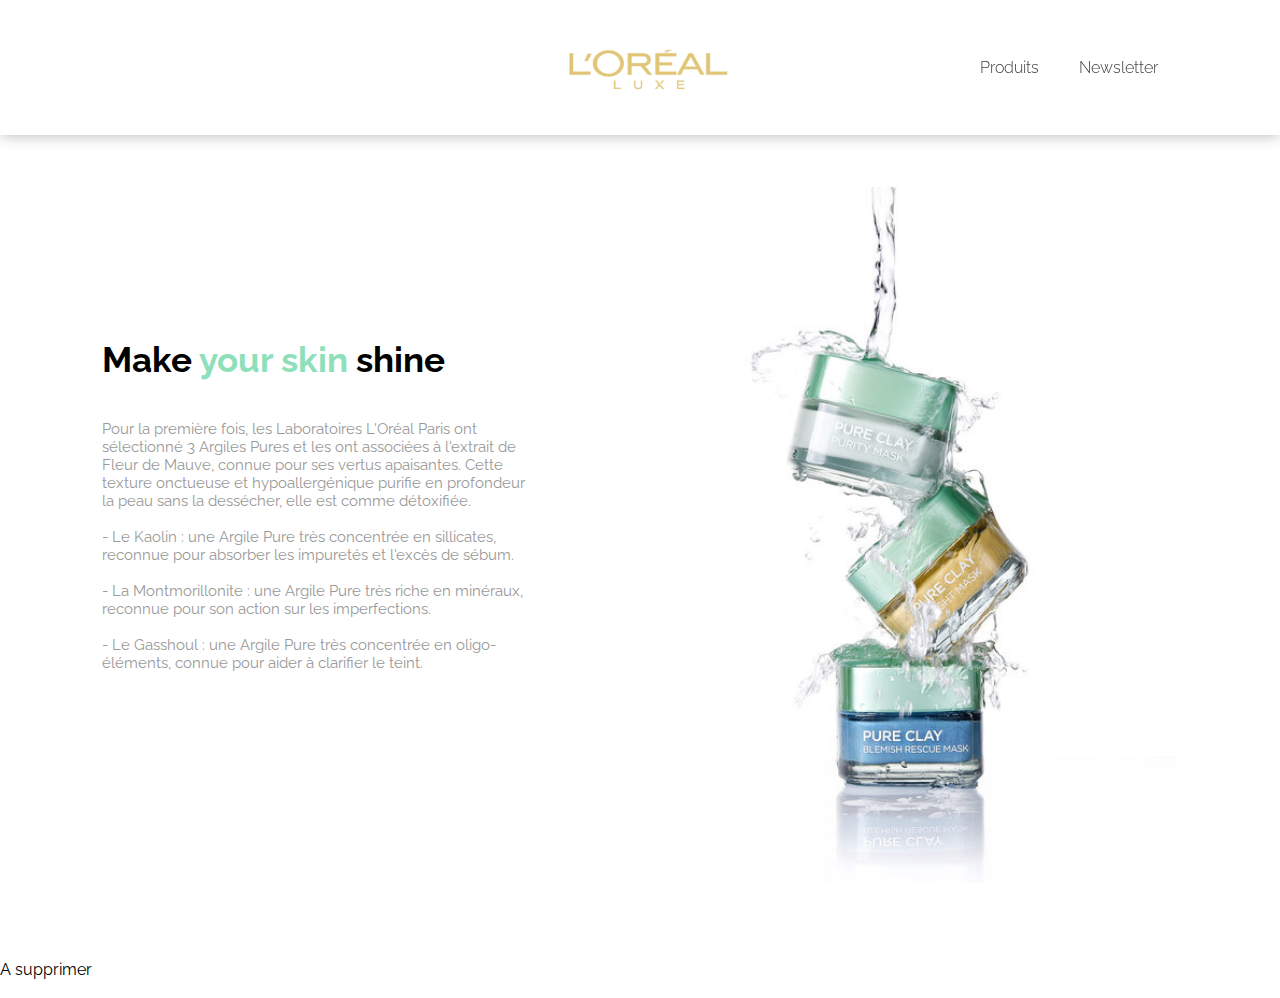
==== index.html @ 25f4ea70 "first push" ====
<!DOCTYPE html>
<html lang="en">

<head>
    <meta charset="UTF-8">
    <meta http-equiv="X-UA-Compatible" content="IE=edge">
    <meta name="viewport" content="width=device-width, initial-scale=1.0">
    <!-- lien bootstrap-->
    <link href="https://cdn.jsdelivr.net/npm/bootstrap@5.2.0-beta1/dist/css/bootstrap.min.css" rel="stylesheet"
    integrity="sha384-0evHe/X+R7YkIZDRvuzKMRqM+OrBnVFBL6DOitfPri4tjfHxaWutUpFmBp4vmVor" crossorigin="anonymous">
    <!-- lien css-->
    <link rel="stylesheet" href="./public/CSS/style.css">
    <title>Présentation </title>
</head>

<!-- navbar-->
<header class="header">
<img class="logo" src="./public/IMG/logo_loreal.jpeg" alt="logo_l'Oreeal">
<ul class="menu">
    <li><a href="#">Produits</a></li>
    <li><a href="#">Newsletter</a></li>
</ul>
</header>

<body>
<!-- section présentation-->
<section id="home">
    <div class="left">
        <div class="titre">
        <h1>Make <span>your skin </span>shine</h1>
        </div>
        <p>
            Pour la première fois, les Laboratoires L'Oréal Paris ont sélectionné 3 Argiles Pures et les ont associées
            à l'extrait de Fleur de Mauve, connue pour ses vertus apaisantes. Cette texture onctueuse et
            hypoallergénique purifie en profondeur la peau sans la dessécher, elle est comme détoxifiée.
            <br> 
            <br>
            - Le Kaolin : une Argile Pure très concentrée en sillicates, reconnue pour absorber les impuretés et l'excès
            de sébum.
            <br>
            <br>
            - La Montmorillonite : une Argile Pure très riche en minéraux, reconnue pour son action sur les
            imperfections.
            <br>
            <br>
            - Le Gasshoul : une Argile Pure très concentrée en oligo-éléments, connue pour aider à clarifier le teint.
        </p>
        <!-- ceci est la bouton pour arriver sur une autre page-->
        <!-- <a href="#">Découvrez notre nouvelle gamme </a> -->
    </div>
    <div class="right">
        <img src="./public/IMG/trio.jpeg" alt="Trio de produits">
    </div>
    
    </section>
    <!-- --> A supprimer
    <div class="right" ></div>
    <img src="" alt="">













    

</body>

<!-- Script JS -->
<script src="./public/JS/main.js" ></script>

<!-- JavaScript Bundle with Popper -->
<script src="https://cdn.jsdelivr.net/npm/bootstrap@5.2.0-beta1/dist/js/bootstrap.bundle.min.js" integrity="sha384-pprn3073KE6tl6bjs2QrFaJGz5/SUsLqktiwsUTF55Jfv3qYSDhgCecCxMW52nD2" crossorigin="anonymous"></script>

</html>
---- public/CSS/style.css ----
/* header */
@import url('https://fonts.googleapis.com/css2?family=IBM+Plex+Sans:wght@100;300;400;500&family=Raleway:wght@100;300&family=Roboto:ital,wght@0,100;0,300;0,900;1,100&family=Source+Sans+Pro:wght@200;400;700&display=swap');

@import url('https://fonts.googleapis.com/css2?family=IBM+Plex+Sans:wght@100;300;400;500&family=Raleway:wght@100;300&family=Roboto:ital,wght@0,100;0,300;0,900;1,100&family=Source+Sans+Pro:wght@200;400;700&display=swap');


body{
    margin: 0%;
    padding: 0%;
}

.container{
    width:fit-content
}

*
{
    margin: 0;
    padding: 0;
    font-family: "Raleway";
    box-sizing: border-box;
    transition: all.2s linear;
    text-decoration: none;
    border:none;
    
}

.html{
    font-size:62,5%;
    overflow-x:hidden;
    scroll: padding top 7em;
    scroll-behavior: smooth;
}
.body{
    position: relative;
}

.header{
    position: fixed;
    top: 0;
    left: 0;
    right: 0;
    z-index: 20;
    background-color: #FFF;
    display: flex;
    align-items: center;
    justify-content: space-between;
    padding: 10px 8%;
    height: 50px;
    box-shadow: 0 0 14px rgb(182, 182, 182);
}
.header{
    height: 15%;
}

.logo{
    margin-left: 460px;
    width: 170px;
    height: 90px;
}

.menu{
    display:flex;

}
.menu li{
    list-style: none;
    margin: 0 20px;
}
.menu li a {
    font-size: 16px;
    color:rgb(64, 64, 64);
    font-weight: 300;
    transition: 0,2s ;

}
.menu li a:hover {
    color:rgb(54, 201, 152);
}
.titre{
    padding-bottom: 30px;
}


.header button{
    background-color: rgb(28, 76, 124);
    cursor: pointer;
    color: white;
    padding: 5px 25px;    
}
#home {
    margin-top: 110px;
    height: calc(100vh - 50px);
    padding: 0 8%;
    display: flex;
    align-items: center;
    justify-content:space-between;
    position: relative;
}


#home .left {
    width: 40%;
}
#home .left h1{
    font-size: 35px;
    margin-bottom: 10px;
}

#home .left span {
    color: rgb(143, 223, 186);
}

#home .left p { 
    margin-bottom: 60px;
    color: #999;
    font-size: 15px;
}

#home .left a {
    color: rgb(149, 158, 154);
    padding: 10px, 10px;
    margin: 0px;
    font-size: 18px;
    transition: 0,5s;
}

#home.left a:hover {
    background-color: black;
}

#home .right{
    width: 50%;
    display: flex;
    align-items: center;
    justify-content: center;
}
#home .right img{
    width: 100%;
}

#gam {
        
        font-family: "Raleway";
        box-sizing: content-box;
        transition: all.2s linear;
        text-decoration: none;
        border:none;   
    }

#gam {
    
        margin-top: 70px;
        margin-right: 200px;
        height: calc(100vh - 50px);
        padding: 0 8%;
        display: flex;
        align-items: center;
        justify-content:space-between;
        position: relative;
    }


#gam .left {
    width: 40%;
    margin-left: 130px;
}
#gam .left2 h1{
    font-size: 35px;
    margin-bottom: 40px;
    margin-top: 170px;
}

#gam .left2 span {
    color: rgb(143, 223, 186);
}

#gam .left2 p { 
    margin-bottom: 60px;
    color: #999;
    font-size: 15px;
}

#gam .left2 a {
    color: rgb(149, 158, 154);
    padding: 10px, 10px;
    margin: 0px;
    font-size: 18px;
    transition: 0,5s;
}

#gam .left a:hover {
    background-color: black;
}

#gam .right2 {
    width: 50%;
    display: flex;
    align-items: center;
    justify-content: center;
}

#gam .right2 img {
    width: 100%;
}

#carouselExample .carousel-inner {
    align-items: center;
    width: 100%;
}
.liste2{
    font-family: "Raleway";
    box-sizing: content-box;
    transition: all.2s linear;
    text-decoration: none;
    border:none;  
    color: rgb(149, 158, 154);
    padding: 10px, 10px;
    margin-top: 2px;
    font-size: 15px;
    transition: 0,5s;
}
.listeresult{
    font-family: "Raleway";
    box-sizing: content-box;
    transition: all.2s linear;
    text-decoration: none;
    border:none;  
    color: rgb(149, 158, 154);
    padding: 10px, 10px;
    margin-top: 2px;
    font-size: 15px;
    transition: 0,5s;
}

/* section newsletter*/

.body{

    background-color:#FFF;
}
.rows{
    height: 100vh;
}

.form-control {
    display: block;
    width: 100%;
    min-height: calc(1.5em + .75rem + 2px);
    padding: .575rem .75rem;
    font-size: 1rem;
    font-weight: 400;
    line-height: 1.5;
    color: #324559;
    background-color: #fff;
    background-clip: padding-box;
    border: 1px solid #ced4da;
    -webkit-appearance: none;
    -moz-appearance: none;
    appearance: none;
    border-radius: 52px;
    transition: border-color .15s ease-in-out,box-shadow .15s ease-in-out;
}

.card{
    padding: 20px;
    background-color: #eee;
    padding-bottom: 50px;
    padding-top: 50px;
}

.form-control:focus {
    color: #495057;
    background-color: #fff;
    border-color: #86b4a7;
    outline: 0;
    box-shadow: none;
}


.border-rad{
    border-top-right-radius: 28px;
    border-bottom-right-radius: 28px;
    color: #86b4a7;
    background-color: hwb(0 92% 8%);
    border-color: #86b4a7;
}

.border-rad:hover{
    background-color: #86b4a7;
    border-color: #86b4a7;

}

.card
{
    background-color: #FFF;
}
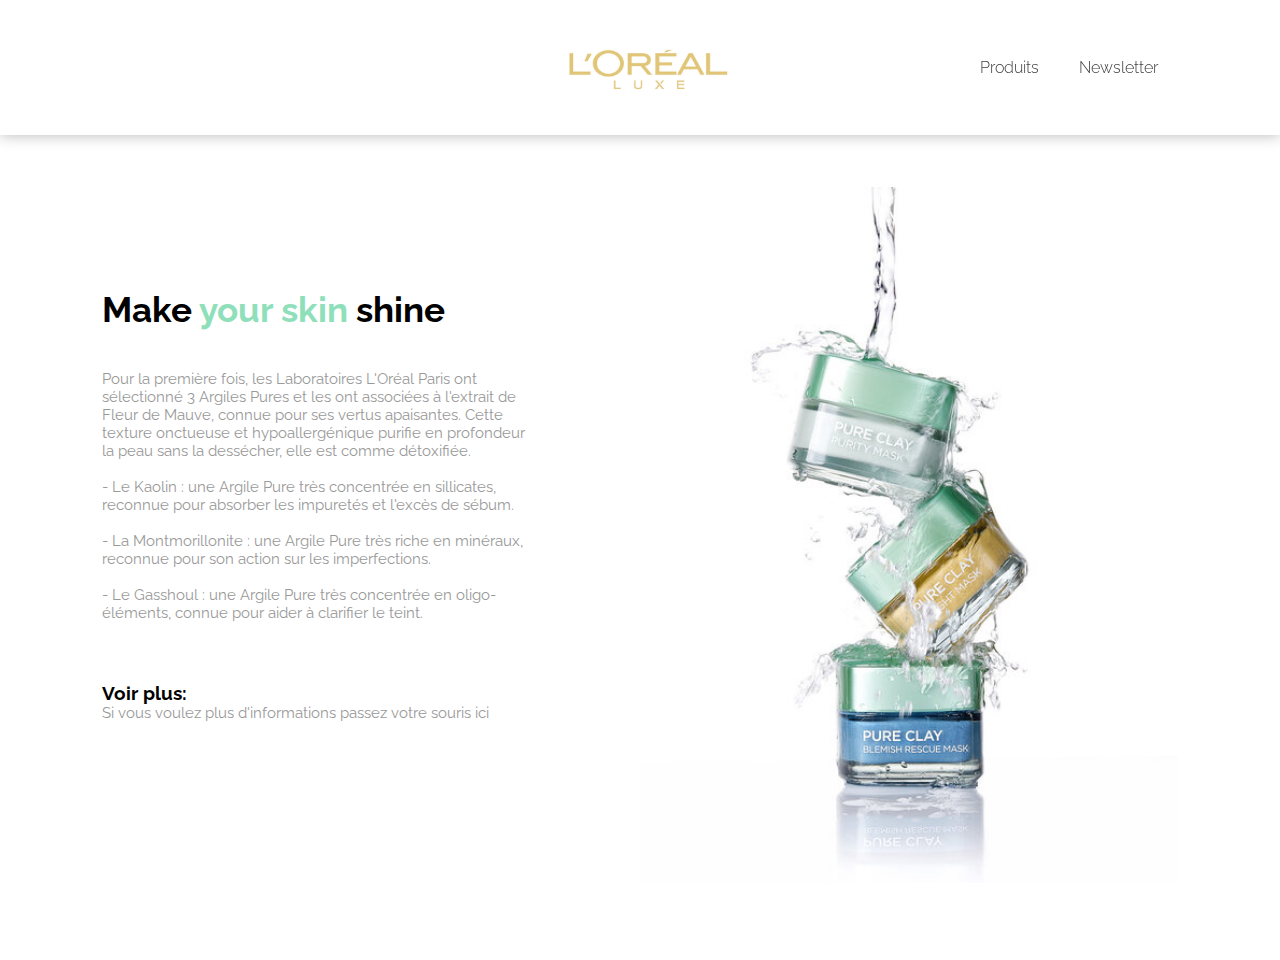
==== commit a7c2eda1: "Fin" ====
--- a/index.html
+++ b/index.html
@@ -17,13 +17,14 @@
 <header class="header">
 <img class="logo" src="./public/IMG/logo_loreal.jpeg" alt="logo_l'Oreeal">
 <ul class="menu">
-    <li><a href="#">Produits</a></li>
-    <li><a href="#">Newsletter</a></li>
+    <li><a href="./public/html/gamme.html">Produits</a></li>
+    <li><a href="./public/html/newsletter.html">Newsletter</a></li>
 </ul>
 </header>
 
 <body>
 <!-- section présentation-->
+<div>
 <section id="home">
     <div class="left">
         <div class="titre">
@@ -45,6 +46,8 @@
             <br>
             - Le Gasshoul : une Argile Pure très concentrée en oligo-éléments, connue pour aider à clarifier le teint.
         </p>
+                <h3 class="title" id="title">Voir plus:</h3>
+                <p class="text" id="text" > Si vous voulez plus d'informations passez votre souris ici</p>
         <!-- ceci est la bouton pour arriver sur une autre page-->
         <!-- <a href="#">Découvrez notre nouvelle gamme </a> -->
     </div>
@@ -53,11 +56,7 @@
     </div>
     
     </section>
-    <!-- --> A supprimer
-    <div class="right" ></div>
-    <img src="" alt="">
-
-
+    
 
 
 
@@ -74,7 +73,7 @@
 </body>
 
 <!-- Script JS -->
-<script src="./public/JS/main.js" ></script>
+<script src="./public/JS/index.js" ></script>
 
 <!-- JavaScript Bundle with Popper -->
 <script src="https://cdn.jsdelivr.net/npm/bootstrap@5.2.0-beta1/dist/js/bootstrap.bundle.min.js" integrity="sha384-pprn3073KE6tl6bjs2QrFaJGz5/SUsLqktiwsUTF55Jfv3qYSDhgCecCxMW52nD2" crossorigin="anonymous"></script>
--- a/public/CSS/style.css
+++ b/public/CSS/style.css
@@ -11,6 +11,11 @@
 
 .container{
     width:fit-content
+}
+
+.pb{
+    padding-bottom: 200px;
+
 }
 
 *
